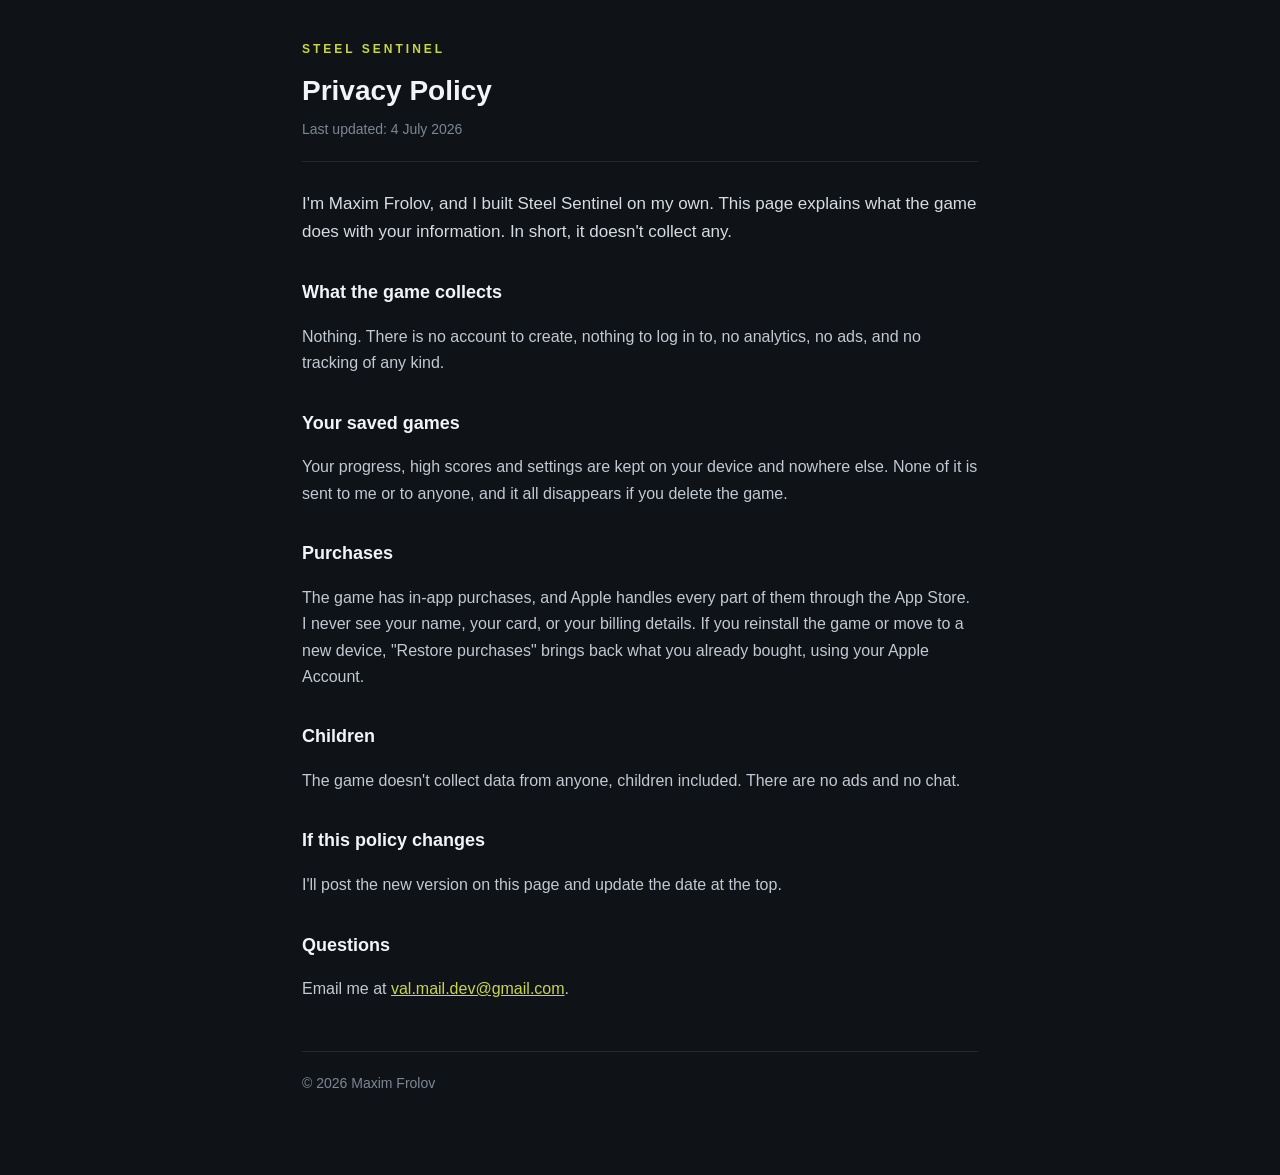
==== privacy.html @ f62c7794 "Add files via upload Add support and privacy pages." ====
<!DOCTYPE html>
<html lang="en">
<head>
<meta charset="utf-8">
<meta name="viewport" content="width=device-width, initial-scale=1">
<title>Steel Sentinel — Privacy Policy</title>
<style>
  :root { color-scheme: dark; }
  * { box-sizing: border-box; }
  body {
    margin: 0; padding: 0;
    background: #0f1216;
    color: #d7dce2;
    font: 16px/1.65 -apple-system, BlinkMacSystemFont, "Segoe UI", Roboto, Helvetica, Arial, sans-serif;
  }
  .wrap { max-width: 720px; margin: 0 auto; padding: 40px 22px 80px; }
  header { border-bottom: 1px solid #232a33; padding-bottom: 20px; margin-bottom: 28px; }
  .kicker { color: #c8d64a; font-weight: 700; letter-spacing: 3px; font-size: 12px; text-transform: uppercase; }
  h1 { font-size: 28px; margin: 8px 0 4px; color: #f2f5f8; }
  .updated { color: #7d8794; font-size: 14px; }
  h2 { font-size: 18px; margin: 32px 0 8px; color: #f2f5f8; }
  p, li { color: #c2c9d2; }
  a { color: #c8d64a; }
  .lead { font-size: 17px; color: #d7dce2; }
  footer { margin-top: 48px; padding-top: 20px; border-top: 1px solid #232a33; color: #7d8794; font-size: 14px; }
</style>
</head>
<body>
<div class="wrap">
  <header>
    <div class="kicker">Steel Sentinel</div>
    <h1>Privacy Policy</h1>
    <div class="updated">Last updated: 4 July 2026</div>
  </header>

  <p class="lead">I'm Maxim Frolov, and I built Steel Sentinel on my own. This page explains what the game
  does with your information. In short, it doesn't collect any.</p>

  <h2>What the game collects</h2>
  <p>Nothing. There is no account to create, nothing to log in to, no analytics, no ads, and no tracking
  of any kind.</p>

  <h2>Your saved games</h2>
  <p>Your progress, high scores and settings are kept on your device and nowhere else. None of it is sent
  to me or to anyone, and it all disappears if you delete the game.</p>

  <h2>Purchases</h2>
  <p>The game has in-app purchases, and Apple handles every part of them through the App Store. I never see
  your name, your card, or your billing details. If you reinstall the game or move to a new device, "Restore
  purchases" brings back what you already bought, using your Apple Account.</p>

  <h2>Children</h2>
  <p>The game doesn't collect data from anyone, children included. There are no ads and no chat.</p>

  <h2>If this policy changes</h2>
  <p>I'll post the new version on this page and update the date at the top.</p>

  <h2>Questions</h2>
  <p>Email me at <a href="mailto:val.mail.dev@gmail.com">val.mail.dev@gmail.com</a>.</p>

  <footer>© 2026 Maxim Frolov</footer>
</div>
</body>
</html>
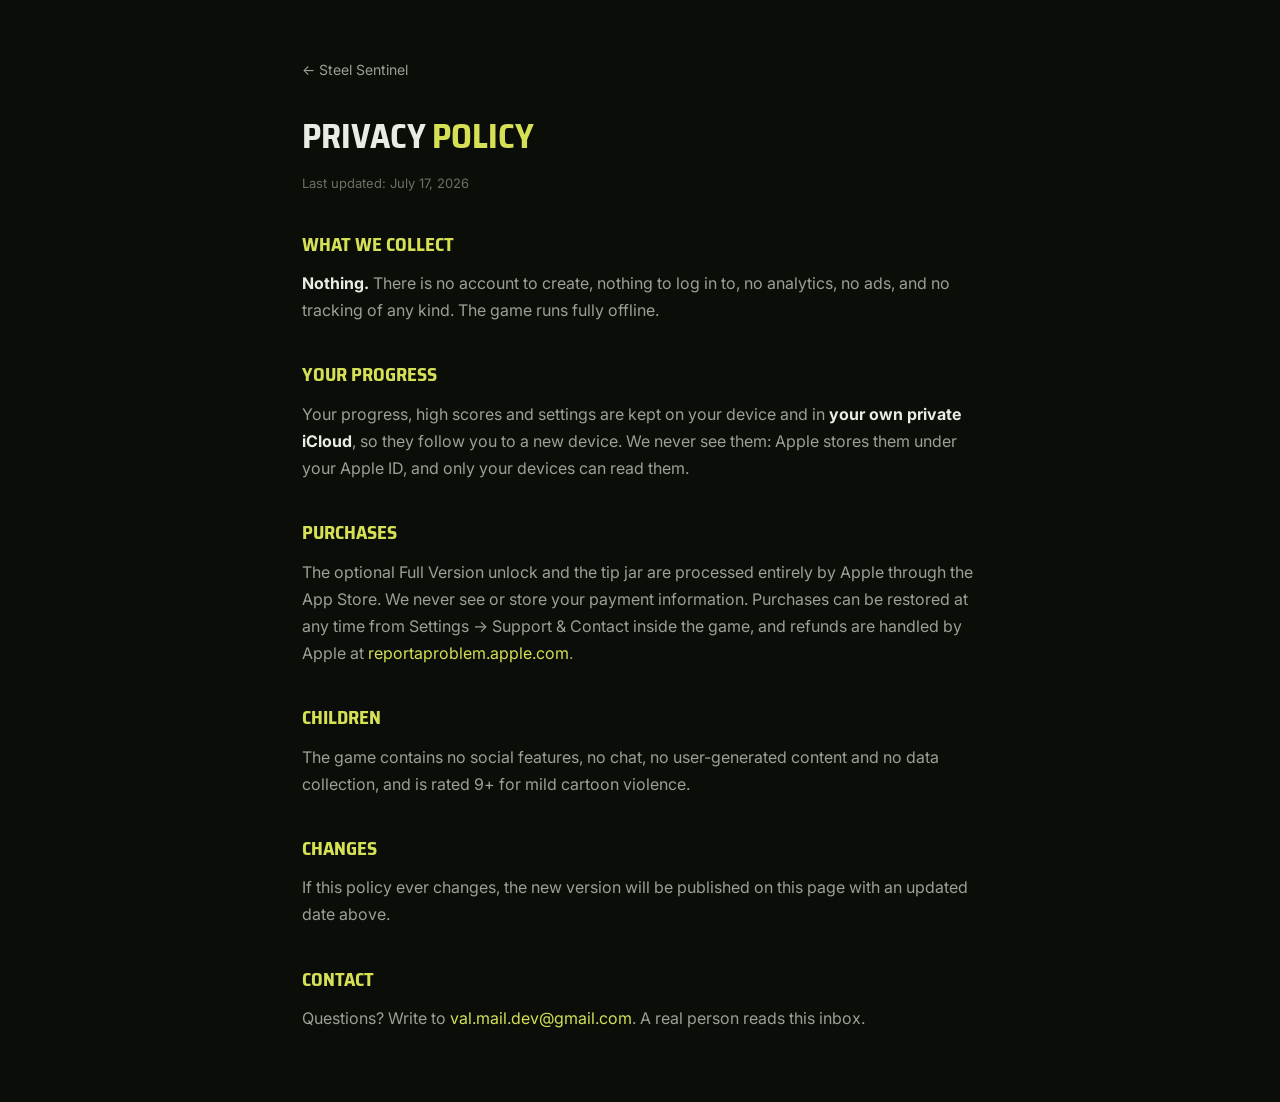
==== commit 8099600c: "Add landing page, privacy, support and assets" ====
--- a/privacy.html
+++ b/privacy.html
@@ -3,62 +3,48 @@
 <head>
 <meta charset="utf-8">
 <meta name="viewport" content="width=device-width, initial-scale=1">
-<title>Steel Sentinel — Privacy Policy</title>
+<title>Privacy Policy · Steel Sentinel: Tank Battle</title>
+<link rel="preconnect" href="https://fonts.googleapis.com">
+<link rel="preconnect" href="https://fonts.gstatic.com" crossorigin>
+<link href="https://fonts.googleapis.com/css2?family=Saira+Semi+Condensed:wght@700;900&family=Inter:wght@400;600&display=swap" rel="stylesheet">
 <style>
-  :root { color-scheme: dark; }
-  * { box-sizing: border-box; }
-  body {
-    margin: 0; padding: 0;
-    background: #0f1216;
-    color: #d7dce2;
-    font: 16px/1.65 -apple-system, BlinkMacSystemFont, "Segoe UI", Roboto, Helvetica, Arial, sans-serif;
-  }
-  .wrap { max-width: 720px; margin: 0 auto; padding: 40px 22px 80px; }
-  header { border-bottom: 1px solid #232a33; padding-bottom: 20px; margin-bottom: 28px; }
-  .kicker { color: #c8d64a; font-weight: 700; letter-spacing: 3px; font-size: 12px; text-transform: uppercase; }
-  h1 { font-size: 28px; margin: 8px 0 4px; color: #f2f5f8; }
-  .updated { color: #7d8794; font-size: 14px; }
-  h2 { font-size: 18px; margin: 32px 0 8px; color: #f2f5f8; }
-  p, li { color: #c2c9d2; }
-  a { color: #c8d64a; }
-  .lead { font-size: 17px; color: #d7dce2; }
-  footer { margin-top: 48px; padding-top: 20px; border-top: 1px solid #232a33; color: #7d8794; font-size: 14px; }
+:root { --bg:#0b0d09; --lime:#d5e054; --text:#e9ece4; --dim:#9aa093; }
+* { margin:0; padding:0; box-sizing:border-box; }
+body { background:var(--bg); color:var(--text); font-family:'Inter',sans-serif; line-height:1.7; }
+.wrap { max-width:720px; margin:0 auto; padding:56px 22px 60px; }
+h1 { font-family:'Saira Semi Condensed'; text-transform:uppercase; font-size:34px; }
+h1 span { color:var(--lime); }
+h2 { font-family:'Saira Semi Condensed'; text-transform:uppercase; font-size:19px; color:var(--lime); margin:34px 0 8px; }
+p { color:var(--dim); margin:10px 0; }
+strong { color:var(--text); }
+a { color:var(--lime); text-decoration:none; }
+.back { display:inline-block; margin-bottom:26px; color:var(--dim); font-size:14px; }
+.updated { font-size:13px; color:#6b7163; margin-top:6px; }
 </style>
 </head>
 <body>
 <div class="wrap">
-  <header>
-    <div class="kicker">Steel Sentinel</div>
-    <h1>Privacy Policy</h1>
-    <div class="updated">Last updated: 4 July 2026</div>
-  </header>
+  <a class="back" href="index.html">← Steel Sentinel</a>
+  <h1>Privacy <span>Policy</span></h1>
+  <p class="updated">Last updated: July 17, 2026</p>
 
-  <p class="lead">I'm Maxim Frolov, and I built Steel Sentinel on my own. This page explains what the game
-  does with your information. In short, it doesn't collect any.</p>
+  <h2>What we collect</h2>
+  <p><strong>Nothing.</strong> There is no account to create, nothing to log in to, no analytics, no ads, and no tracking of any kind. The game runs fully offline.</p>
 
-  <h2>What the game collects</h2>
-  <p>Nothing. There is no account to create, nothing to log in to, no analytics, no ads, and no tracking
-  of any kind.</p>
-
-  <h2>Your saved games</h2>
-  <p>Your progress, high scores and settings are kept on your device and nowhere else. None of it is sent
-  to me or to anyone, and it all disappears if you delete the game.</p>
+  <h2>Your progress</h2>
+  <p>Your progress, high scores and settings are kept on your device and in <strong>your own private iCloud</strong>, so they follow you to a new device. We never see them: Apple stores them under your Apple ID, and only your devices can read them.</p>
 
   <h2>Purchases</h2>
-  <p>The game has in-app purchases, and Apple handles every part of them through the App Store. I never see
-  your name, your card, or your billing details. If you reinstall the game or move to a new device, "Restore
-  purchases" brings back what you already bought, using your Apple Account.</p>
+  <p>The optional Full Version unlock and the tip jar are processed entirely by Apple through the App Store. We never see or store your payment information. Purchases can be restored at any time from Settings → Support &amp; Contact inside the game, and refunds are handled by Apple at <a href="https://reportaproblem.apple.com">reportaproblem.apple.com</a>.</p>
 
   <h2>Children</h2>
-  <p>The game doesn't collect data from anyone, children included. There are no ads and no chat.</p>
+  <p>The game contains no social features, no chat, no user-generated content and no data collection, and is rated 9+ for mild cartoon violence.</p>
 
-  <h2>If this policy changes</h2>
-  <p>I'll post the new version on this page and update the date at the top.</p>
+  <h2>Changes</h2>
+  <p>If this policy ever changes, the new version will be published on this page with an updated date above.</p>
 
-  <h2>Questions</h2>
-  <p>Email me at <a href="mailto:val.mail.dev@gmail.com">val.mail.dev@gmail.com</a>.</p>
-
-  <footer>© 2026 Maxim Frolov</footer>
+  <h2>Contact</h2>
+  <p>Questions? Write to <a href="mailto:val.mail.dev@gmail.com">val.mail.dev@gmail.com</a>. A real person reads this inbox.</p>
 </div>
 </body>
 </html>
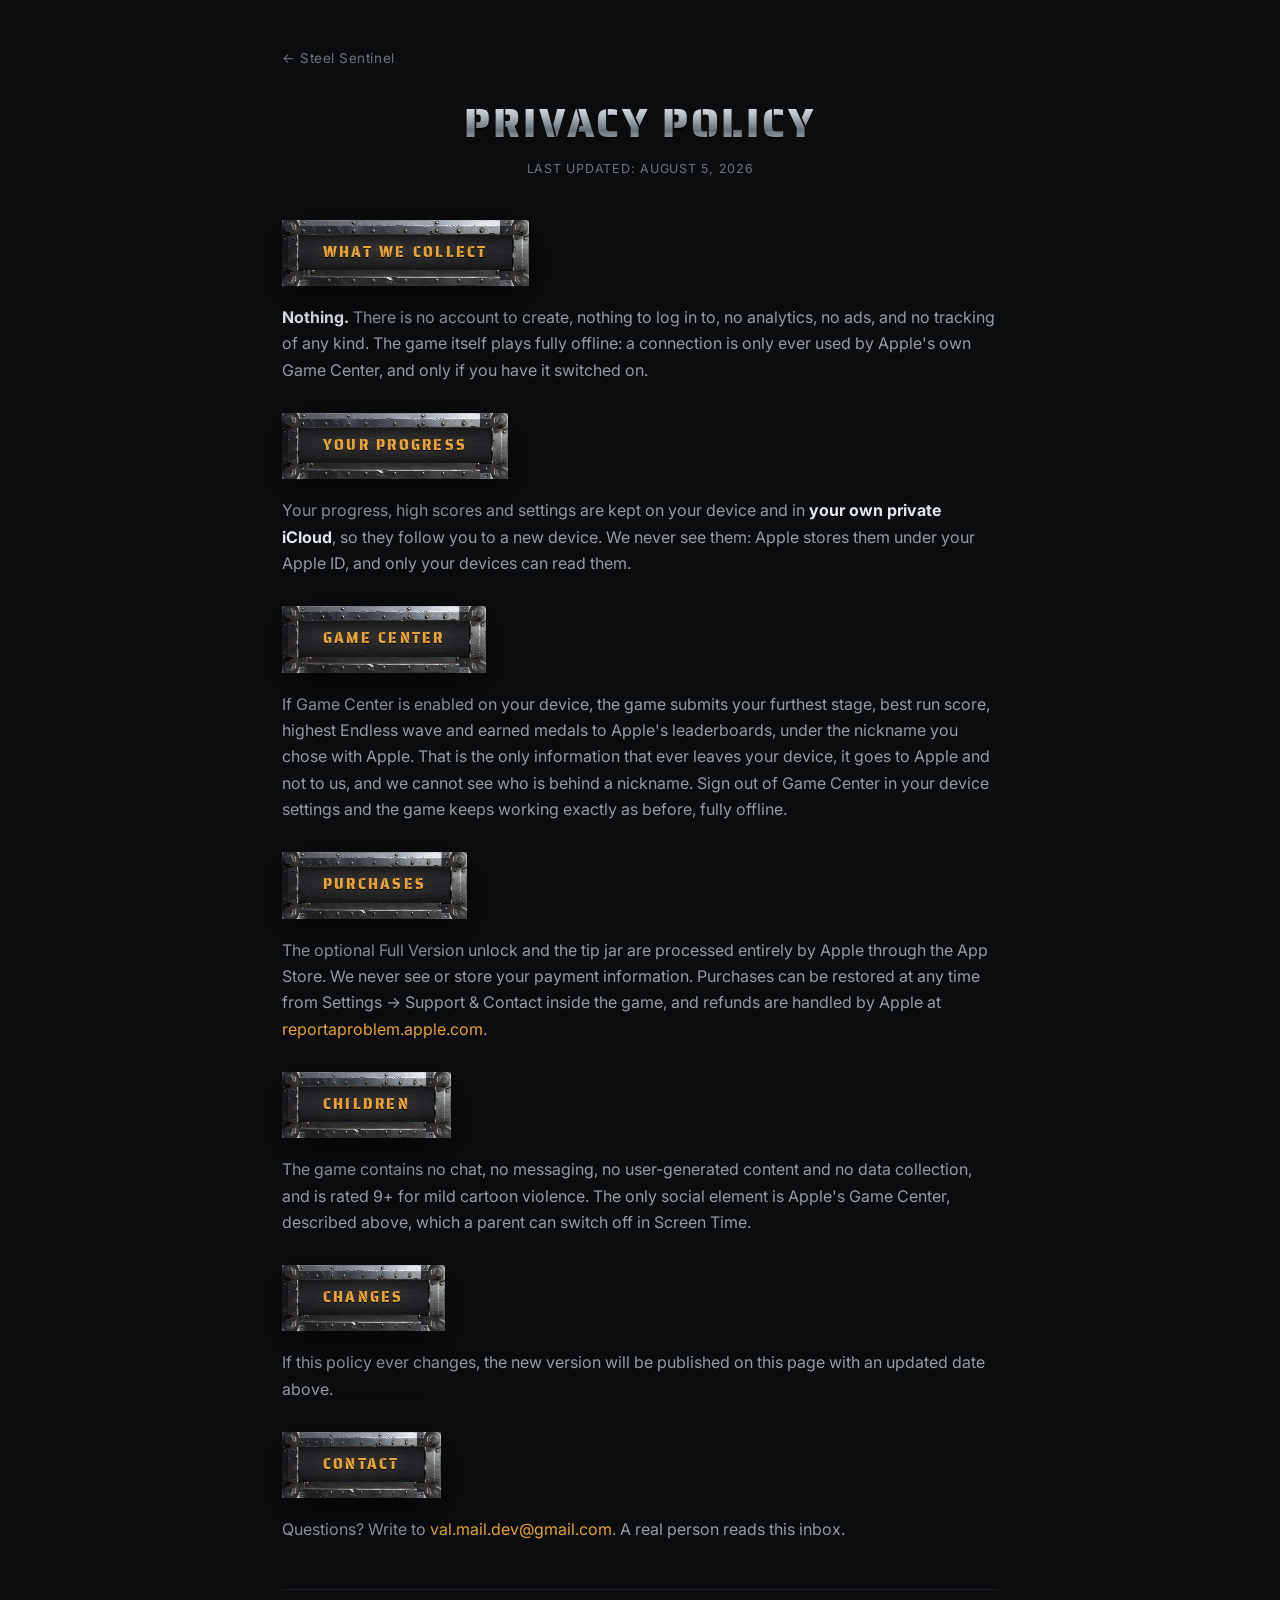
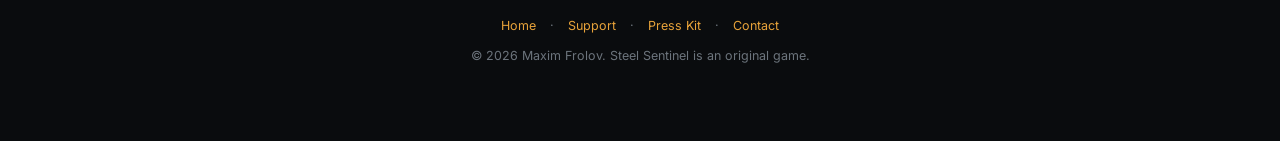
==== commit 8e847012: "Add Steel Sentinel - privacy & support" ====
--- a/privacy.html
+++ b/privacy.html
@@ -6,45 +6,73 @@
 <title>Privacy Policy · Steel Sentinel: Tank Battle</title>
 <link rel="preconnect" href="https://fonts.googleapis.com">
 <link rel="preconnect" href="https://fonts.gstatic.com" crossorigin>
-<link href="https://fonts.googleapis.com/css2?family=Saira+Semi+Condensed:wght@700;900&family=Inter:wght@400;600&display=swap" rel="stylesheet">
+<link href="https://fonts.googleapis.com/css2?family=Saira+Semi+Condensed:wght@600;700;900&family=Saira+Stencil+One&family=Inter:wght@400;600&display=swap" rel="stylesheet">
+<link rel="icon" href="favicon-32.png" sizes="32x32">
+<link rel="apple-touch-icon" href="apple-touch-icon.png">
+<link rel="stylesheet" href="steel.css">
 <style>
-:root { --bg:#0b0d09; --lime:#d5e054; --text:#e9ece4; --dim:#9aa093; }
-* { margin:0; padding:0; box-sizing:border-box; }
-body { background:var(--bg); color:var(--text); font-family:'Inter',sans-serif; line-height:1.7; }
-.wrap { max-width:720px; margin:0 auto; padding:56px 22px 60px; }
-h1 { font-family:'Saira Semi Condensed'; text-transform:uppercase; font-size:34px; }
-h1 span { color:var(--lime); }
-h2 { font-family:'Saira Semi Condensed'; text-transform:uppercase; font-size:19px; color:var(--lime); margin:34px 0 8px; }
-p { color:var(--dim); margin:10px 0; }
-strong { color:var(--text); }
-a { color:var(--lime); text-decoration:none; }
-.back { display:inline-block; margin-bottom:26px; color:var(--dim); font-size:14px; }
-.updated { font-size:13px; color:#6b7163; margin-top:6px; }
+.page { max-width:760px; margin:0 auto; padding:44px 22px 64px; }
+.back { display:inline-block; margin-bottom:26px; color:var(--faint); font-size:13.5px; letter-spacing:.04em; }
+.back:hover { color:var(--dim); }
+.masthead { text-align:center; padding:6px 0 10px; }
+.masthead h1 { font-size:clamp(24px,5.4vw,40px); line-height:1.15; }
+.updated { font-size:12.5px; color:var(--faint); text-align:center; margin-top:12px; letter-spacing:.06em; text-transform:uppercase; }
+.section { margin-top:30px; }
+.section .plate { margin-bottom:6px; }
+.section p { color:var(--dim); margin:12px 0; }
+.section strong { color:var(--text); }
+footer { border-top:1px solid #1b1f24; margin-top:46px; padding:26px 0 10px; text-align:center; color:var(--faint); font-size:12.5px; }
+footer a { margin:0 10px; }
 </style>
 </head>
 <body>
-<div class="wrap">
+<div class="page">
   <a class="back" href="index.html">← Steel Sentinel</a>
-  <h1>Privacy <span>Policy</span></h1>
-  <p class="updated">Last updated: July 17, 2026</p>
 
-  <h2>What we collect</h2>
-  <p><strong>Nothing.</strong> There is no account to create, nothing to log in to, no analytics, no ads, and no tracking of any kind. The game runs fully offline.</p>
+  <div class="masthead">
+    <h1 class="steel-text">Privacy Policy</h1>
+    <p class="updated">Last updated: August 5, 2026</p>
+  </div>
 
-  <h2>Your progress</h2>
-  <p>Your progress, high scores and settings are kept on your device and in <strong>your own private iCloud</strong>, so they follow you to a new device. We never see them: Apple stores them under your Apple ID, and only your devices can read them.</p>
+  <div class="section">
+    <div class="plate small"><span>What We Collect</span></div>
+    <p><strong>Nothing.</strong> There is no account to create, nothing to log in to, no analytics, no ads, and no tracking of any kind. The game itself plays fully offline: a connection is only ever used by Apple's own Game Center, and only if you have it switched on.</p>
+  </div>
 
-  <h2>Purchases</h2>
-  <p>The optional Full Version unlock and the tip jar are processed entirely by Apple through the App Store. We never see or store your payment information. Purchases can be restored at any time from Settings → Support &amp; Contact inside the game, and refunds are handled by Apple at <a href="https://reportaproblem.apple.com">reportaproblem.apple.com</a>.</p>
+  <div class="section">
+    <div class="plate small"><span>Your Progress</span></div>
+    <p>Your progress, high scores and settings are kept on your device and in <strong>your own private iCloud</strong>, so they follow you to a new device. We never see them: Apple stores them under your Apple ID, and only your devices can read them.</p>
+  </div>
 
-  <h2>Children</h2>
-  <p>The game contains no social features, no chat, no user-generated content and no data collection, and is rated 9+ for mild cartoon violence.</p>
+  <div class="section">
+    <div class="plate small"><span>Game Center</span></div>
+    <p>If Game Center is enabled on your device, the game submits your furthest stage, best run score, highest Endless wave and earned medals to Apple's leaderboards, under the nickname you chose with Apple. That is the only information that ever leaves your device, it goes to Apple and not to us, and we cannot see who is behind a nickname. Sign out of Game Center in your device settings and the game keeps working exactly as before, fully offline.</p>
+  </div>
 
-  <h2>Changes</h2>
-  <p>If this policy ever changes, the new version will be published on this page with an updated date above.</p>
+  <div class="section">
+    <div class="plate small"><span>Purchases</span></div>
+    <p>The optional Full Version unlock and the tip jar are processed entirely by Apple through the App Store. We never see or store your payment information. Purchases can be restored at any time from Settings → Support &amp; Contact inside the game, and refunds are handled by Apple at <a href="https://reportaproblem.apple.com">reportaproblem.apple.com</a>.</p>
+  </div>
 
-  <h2>Contact</h2>
-  <p>Questions? Write to <a href="mailto:val.mail.dev@gmail.com">val.mail.dev@gmail.com</a>. A real person reads this inbox.</p>
+  <div class="section">
+    <div class="plate small"><span>Children</span></div>
+    <p>The game contains no chat, no messaging, no user-generated content and no data collection, and is rated 9+ for mild cartoon violence. The only social element is Apple's Game Center, described above, which a parent can switch off in Screen Time.</p>
+  </div>
+
+  <div class="section">
+    <div class="plate small"><span>Changes</span></div>
+    <p>If this policy ever changes, the new version will be published on this page with an updated date above.</p>
+  </div>
+
+  <div class="section">
+    <div class="plate small"><span>Contact</span></div>
+    <p>Questions? Write to <a href="mailto:val.mail.dev@gmail.com">val.mail.dev@gmail.com</a>. A real person reads this inbox.</p>
+  </div>
+
+  <footer>
+    <a href="index.html">Home</a> · <a href="support.html">Support</a> · <a href="press.html">Press Kit</a> · <a href="mailto:val.mail.dev@gmail.com">Contact</a>
+    <p style="margin-top:10px">© 2026 Maxim Frolov. Steel Sentinel is an original game.</p>
+  </footer>
 </div>
 </body>
 </html>
--- a/steel.css
+++ b/steel.css
@@ -0,0 +1,94 @@
+:root {
+  --bg:#0a0c0e; --text:#e4e8ec; --dim:#949ca4; --faint:#6c747c;
+  --amber:#e8a33a; --amber-soft:#f2c471;
+  --steel-lit:#c9d0d6; --steel-mid:#7b838b; --steel-edge:#12151a;
+  --frame:url("assets/steel_frame.webp") 48 54 50 54 fill;
+  --field:url("assets/steel_field.webp");
+}
+
+* { margin:0; padding:0; box-sizing:border-box; }
+
+body {
+  background:var(--bg); color:var(--text);
+  font-family:'Inter',sans-serif; line-height:1.65;
+}
+
+h1, h2, h3 { font-family:'Saira Semi Condensed',sans-serif; text-transform:uppercase; letter-spacing:.03em; }
+
+a { color:var(--amber); text-decoration:none; }
+
+.wrap { max-width:1120px; margin:0 auto; padding:0 22px; }
+
+.steel-text {
+  font-family:'Saira Stencil One',sans-serif; font-weight:400; letter-spacing:.07em;
+  background:linear-gradient(180deg, #f2f5f8 0%, #b4bcc3 32%, #666e76 64%, #cbd2d8 100%);
+  -webkit-background-clip:text; background-clip:text; color:transparent;
+  filter:drop-shadow(0 2px 0 rgba(0,0,0,.75));
+}
+
+.plate {
+  position:relative; display:inline-block; max-width:100%;
+  padding:9px clamp(18px,5vw,36px);
+  border-style:solid; border-width:19px 22px 20px 22px;
+  border-image:var(--frame);
+  border-image-repeat:round;
+  filter:drop-shadow(0 12px 22px rgba(0,0,0,.55));
+}
+.plate span {
+  display:block;
+  font-family:'Saira Stencil One',sans-serif;
+  font-size:clamp(14px,2.2vw,20px); letter-spacing:.2em; text-transform:uppercase;
+  color:var(--amber);
+  text-shadow:0 1px 0 rgba(0,0,0,.85), 0 0 18px rgba(232,163,58,.25);
+}
+.plate.small { padding:6px clamp(14px,3.5vw,24px); border-width:15px 17px 16px 17px; }
+.plate.small span { font-size:clamp(12px,1.6vw,14px); letter-spacing:.16em; }
+
+.frame {
+  position:relative; padding:0;
+  border-style:solid; border-width:15px 17px 16px 17px;
+  border-image:var(--frame);
+  border-image-repeat:round;
+  filter:drop-shadow(0 12px 22px rgba(0,0,0,.5));
+}
+.frame img, .frame video {
+  width:100%; height:auto; display:block; background:#05070a;
+  box-shadow:inset 0 0 0 1px rgba(0,0,0,.9), 0 0 24px rgba(0,0,0,.7);
+}
+
+.card {
+  border-style:solid; border-width:15px 17px 16px 17px;
+  border-image:var(--frame);
+  border-image-repeat:round;
+  padding:6px 8px 10px;
+  filter:drop-shadow(0 10px 20px rgba(0,0,0,.45));
+}
+.card h3 {
+  font-family:'Saira Stencil One',sans-serif; color:var(--amber);
+  font-size:14.5px; letter-spacing:.12em; margin-bottom:9px; text-transform:uppercase;
+  text-shadow:0 1px 0 rgba(0,0,0,.8);
+}
+.card p, .card li { color:var(--dim); font-size:14.5px; }
+.card ul { list-style:none; }
+.card li { margin:5px 0; }
+.card li::before { content:"›"; color:var(--steel-mid); margin-right:8px; }
+
+.steel-button {
+  display:inline-block; max-width:100%;
+  border-style:solid; border-width:17px 19px 18px 19px;
+  border-image:var(--frame);
+  border-image-repeat:round;
+  padding:9px clamp(14px,3.5vw,26px); text-align:center;
+  font-family:'Saira Stencil One',sans-serif;
+  font-size:clamp(13px,3.2vw,17px); letter-spacing:.12em; text-transform:uppercase;
+  color:var(--amber-soft);
+  text-shadow:0 1px 0 rgba(0,0,0,.85), 0 0 20px rgba(232,163,58,.35);
+  filter:drop-shadow(0 14px 26px rgba(0,0,0,.55));
+}
+.steel-button small {
+  display:block; margin-top:4px;
+  font-family:'Inter',sans-serif; font-weight:600; font-size:11px;
+  letter-spacing:.02em; text-transform:none; color:var(--dim); text-shadow:none;
+}
+.steel-button:hover { color:#ffd68f; filter:drop-shadow(0 14px 26px rgba(0,0,0,.55)) brightness(1.08); }
+.steel-button.plain { text-transform:none; letter-spacing:.06em; font-size:clamp(13px,3vw,16px); }
